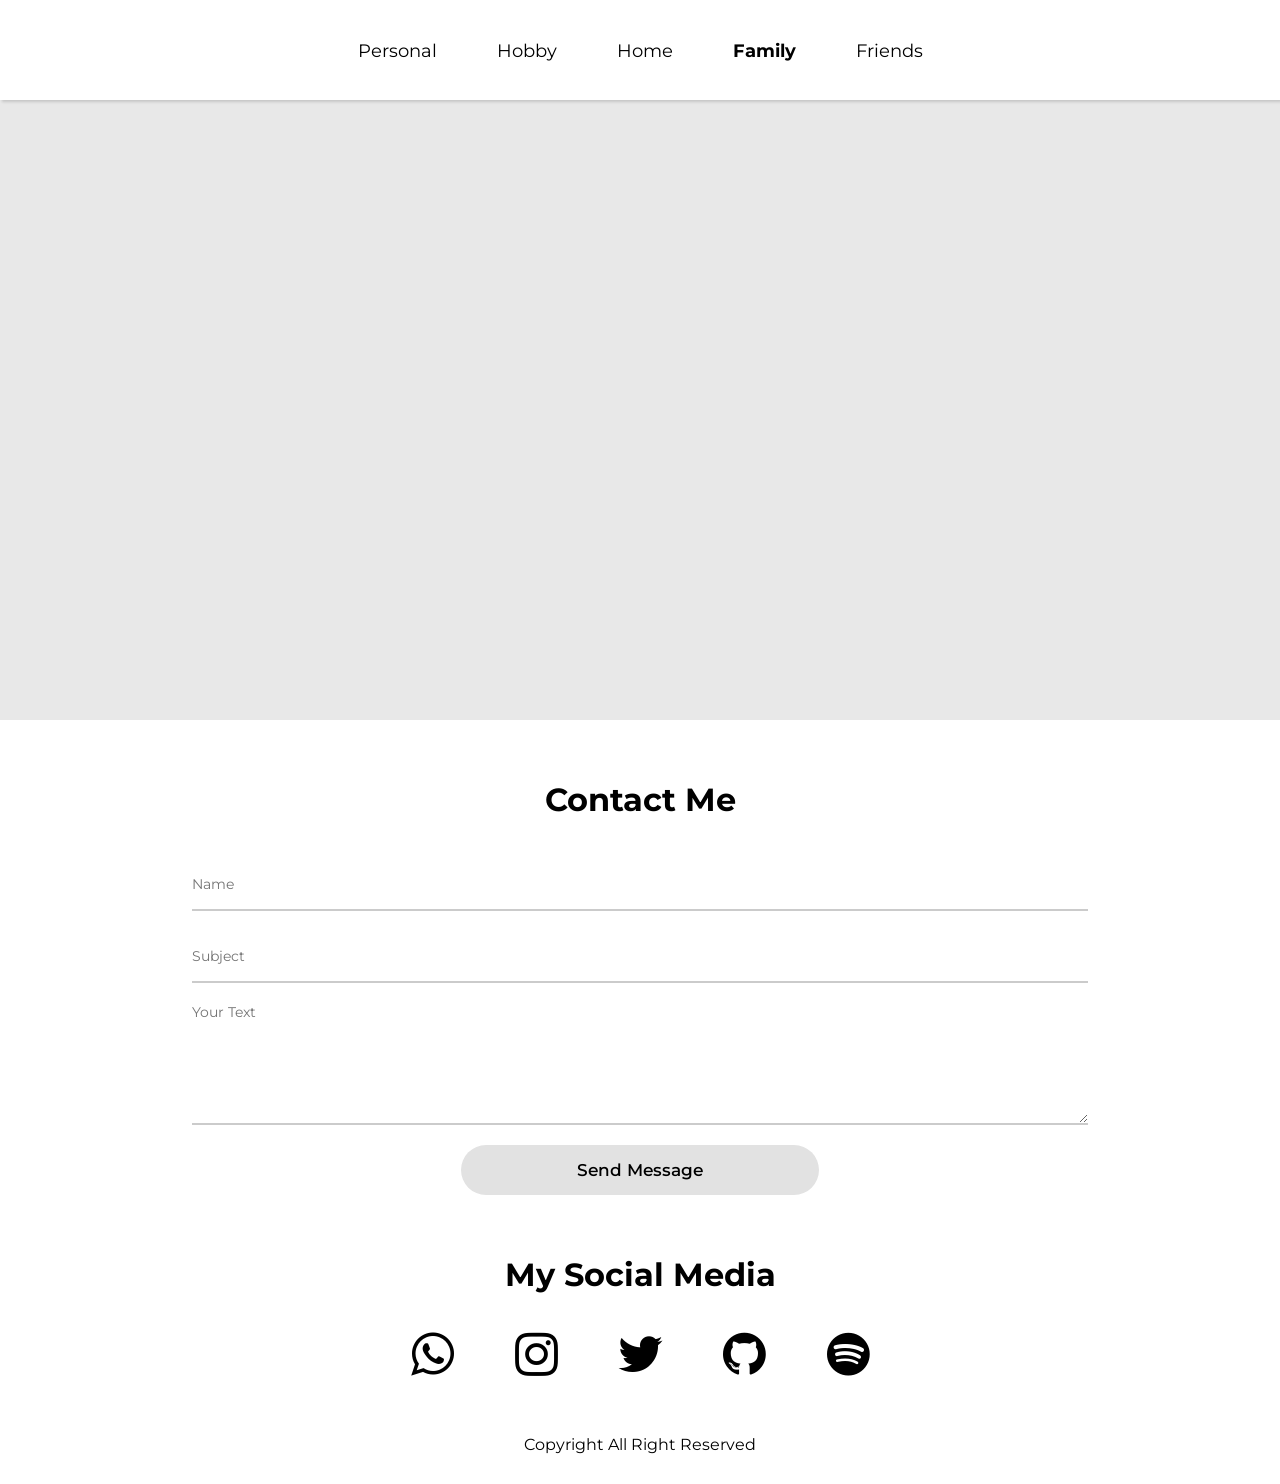
==== family.html @ 05b833a5 "second commit" ====
<!DOCTYPE html>
<html lang="en">
<head>
    <meta charset="UTF-8">
    <meta http-equiv="X-UA-Compatible" content="IE=edge">
    <meta name="viewport" content="width=device-width, initial-scale=1.0">
    <link rel="stylesheet" href="style.css" />
    <link rel="stylesheet" href="https://cdnjs.cloudflare.com/ajax/libs/font-awesome/4.7.0/css/font-awesome.min.css">
    <title>Family - Dzaky Nashshar</title>
</head>
<body>
    <nav id="navbar">
        <a href="personal.html" id="personal">Personal</a>
        <a href="hobby.html" id="hobby">Hobby</a>
        <a href="index.html" id="home">Home</a>
        <a href="family.html" id="family"><b>Family</b></a>
        <a href="friends.html" id="friends">Friends</a>
      </nav>
      <main>

      </main>
      <footer>
        <div id="contact-me">
          <h1>Contact Me</h1>
        </div>
        <form action="#" class="form-parent">
          <input type="text" class="form" name="name" id="name" placeholder="Name">
          <input type="text" class="form" name="subject" id="subject" placeholder="Subject">
          <textarea class="form" id="ftextarea" name="text" id="text" cols="30" rows="10" placeholder="Your Text"></textarea>
          <input id="form-button" type="button" value="Send Message" onclick="sendMsg()">
        </form>
        <div id="social-media">
          <h1>My Social Media</h1>
        </div>
        <div id="sosmed-ico">
          <a href="https://wa.me/6285156029415" target="_blank" class="fa fa-whatsapp"></a>
          <a href="https://instagram.com/_dzaky" target="_blank" class="fa fa-instagram"></a> 
          <a href="https://twitter.com/jek_inthebox" target="_blank" class="fa fa-twitter"></a>
          <a href="https://github.com/dzackiero" target="_blank" class="fa fa-github"></a>
          <a href="https://open.spotify.com/user/idw379rk89nzco86fukcyzc89" target="_blank" class="fa fa-spotify"></a>
        </div>
        <div id="cpr">
          <p>Copyright All Right Reserved</p> 
        </div>
      </footer>
</body>
</html>
---- style.css ----
@import url('https://fonts.googleapis.com/css2?family=Montserrat:wght@500&display=swap');

* {
    padding: 0;
    margin: 0;
}

body {
    margin: 100px 0 0;
    font-family: 'Montserrat', sans-serif;
}

#navbar {
    display: flex;
    background-color: rgb(255, 255, 255);
    justify-content: center;
    align-items: stretch;
    height: 100px;
    position: fixed;
    top: 0;
    width: 100%;
    box-shadow: rgba(0, 0, 0, 0.15) 1.95px 1.95px 2.6px;
}

#navbar a{
    display: block;

    display: flex;
    justify-content: center;
    align-items: center;
    
    background-color: rgb(255, 255, 255);
    text-decoration: none;
    font-size: 1.1em;
    color: black;
    padding: 0 30px;
}

#navbar a:hover {
    font-size: 1.2em;
    background-color: #f0eeee;
}

main {
    padding-top: 10px;
    display: flex;
    justify-content: center;
    align-items: stretch;
    height: 610px;
    background-color: #e8e8e8;
}

main #text-main {
    width: 50%;
    display: flex;
    flex-direction: column;
    justify-content: center;
    align-items: center;

}

#text-main #judul {
    color: black;
    font-size: 1.1em;
}

#text-main #judul a{
    display: flex;
    padding-top: 10px;
    color: black;
}

#text-main #judul a:hover {
    color: rgb(73, 73, 73);

}

main #picture-main {
    width: 50%;
    
    display: flex;
    justify-content: center;
}

#picture-main img{
    width: auto;
    height: 100%;
}

footer {
    padding-top: 60px;
    background-color: #ffffff;
    display: flex;
    flex-direction: column;
    align-items: center;
    width: 100%;
}

footer #contact-me {
    padding-bottom: 40px;
}

footer .form-parent {
    display: flex;
    flex-direction: column;
    align-items: stretch;
    width: 70%;
    padding-bottom: 60px;
}

.form-parent .form {
    font-family: 'Montserrat', sans-serif;
    font-size: 0.9em;
    margin-bottom: 20px;
    height: 50px;
    border: none;
    border-bottom: 2px solid #cbcbcb;
    resize: vertical;
    outline: none;
}

.form-parent #ftextarea {
    height: 120px;
}

.form-parent .form:focus{
    border: none;
    border-bottom: 2px solid #797979;

}

.form-parent #form-button {
    align-self: center;
    font-weight: 550;
    font-size: 1.05em;
    height: 50px;
    width: 40%;
    font-family: 'Montserrat', sans-serif;
    border: none;
    background-color: #e2e2e2;
    
    border-radius: 25px;
}

.form-parent #form-button:hover {
    background-color: #cfcece;
    cursor: pointer;
}



#sosmed-ico {
    display: flex;
    justify-content: space-between;
    padding-bottom: 30px;
}

#social-media {
    padding-bottom: 30px;
}

#sosmed-ico .fa {
    font-size: 50px;
    width: 100px;
    text-align: center;
    text-decoration: none;
    margin: 5px 2px;
    color: black;
  }

#sosmed-ico .fa:hover {
    color: #7d7d7d;
}

footer #cpr {
    display: flex;
    margin-bottom: 30px;
    justify-content: center;
    align-items: flex-end;
    width: 100%;
    height: 40px;
}
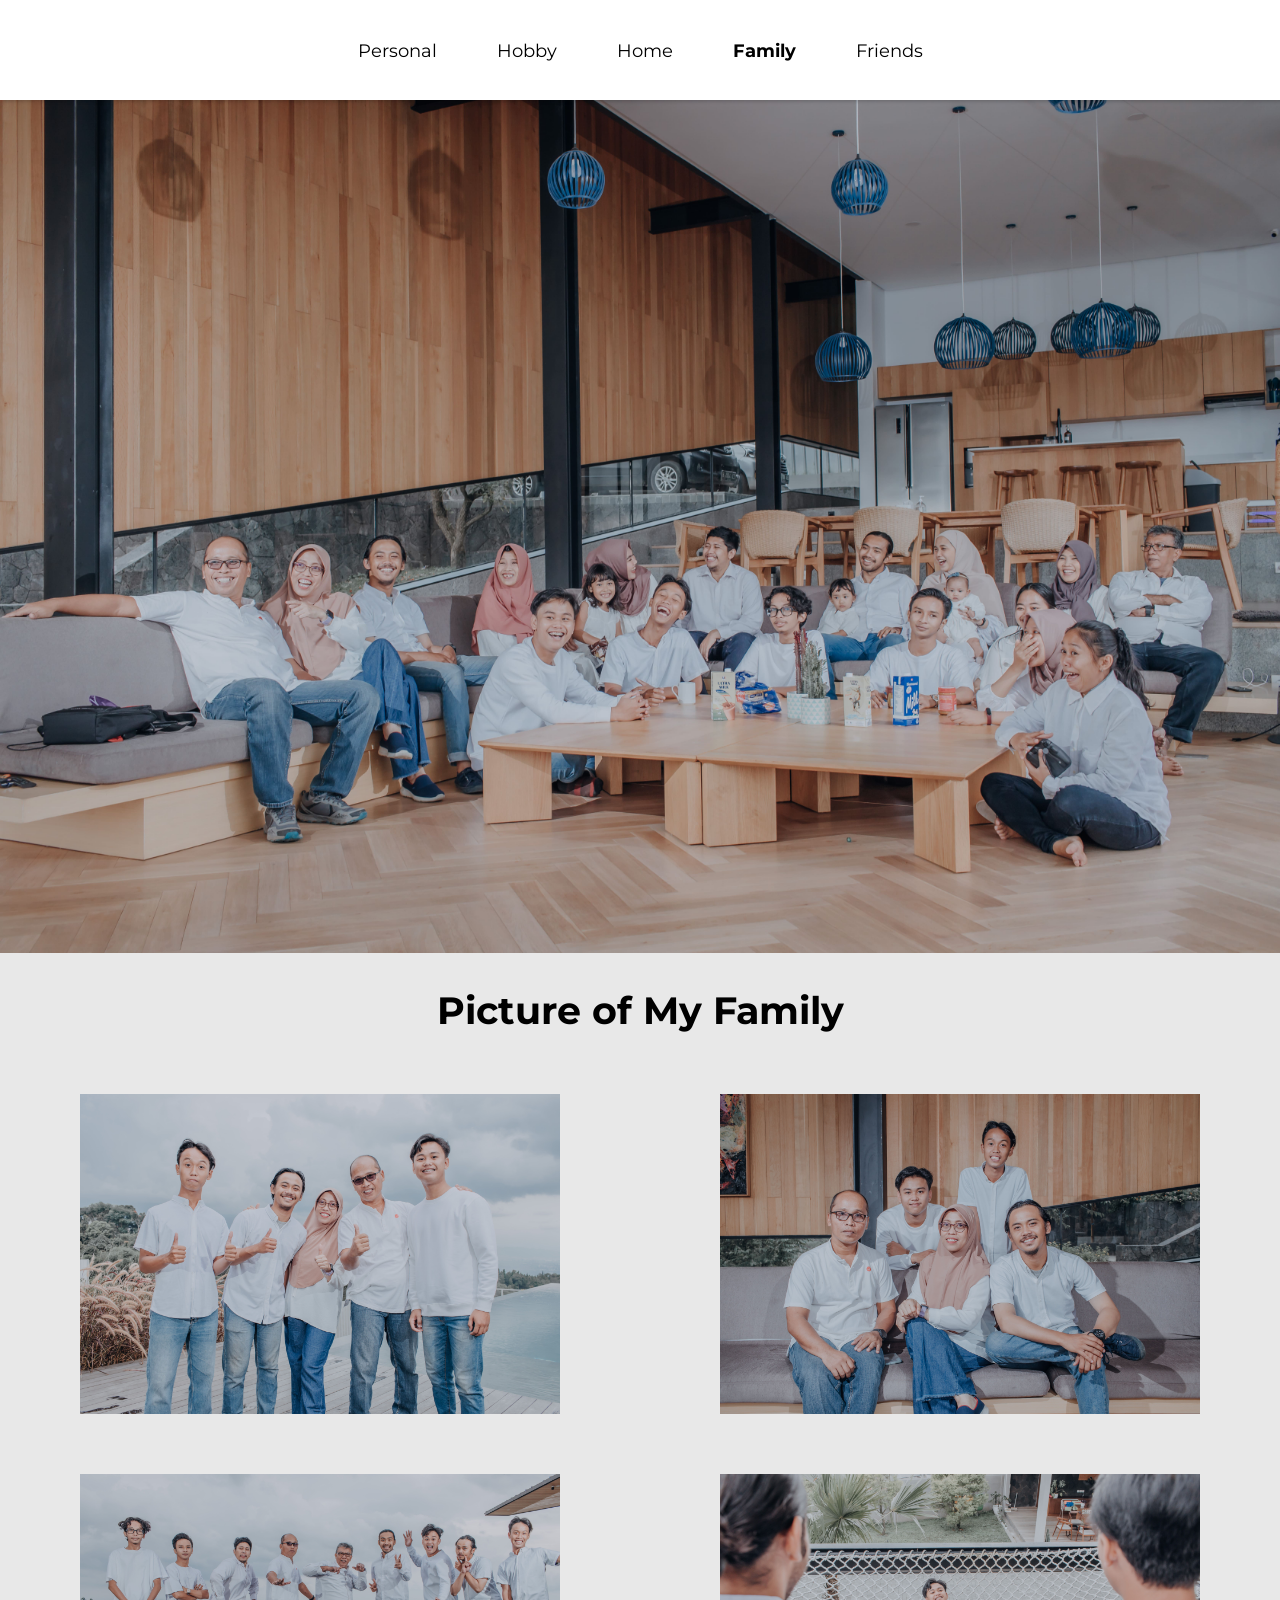
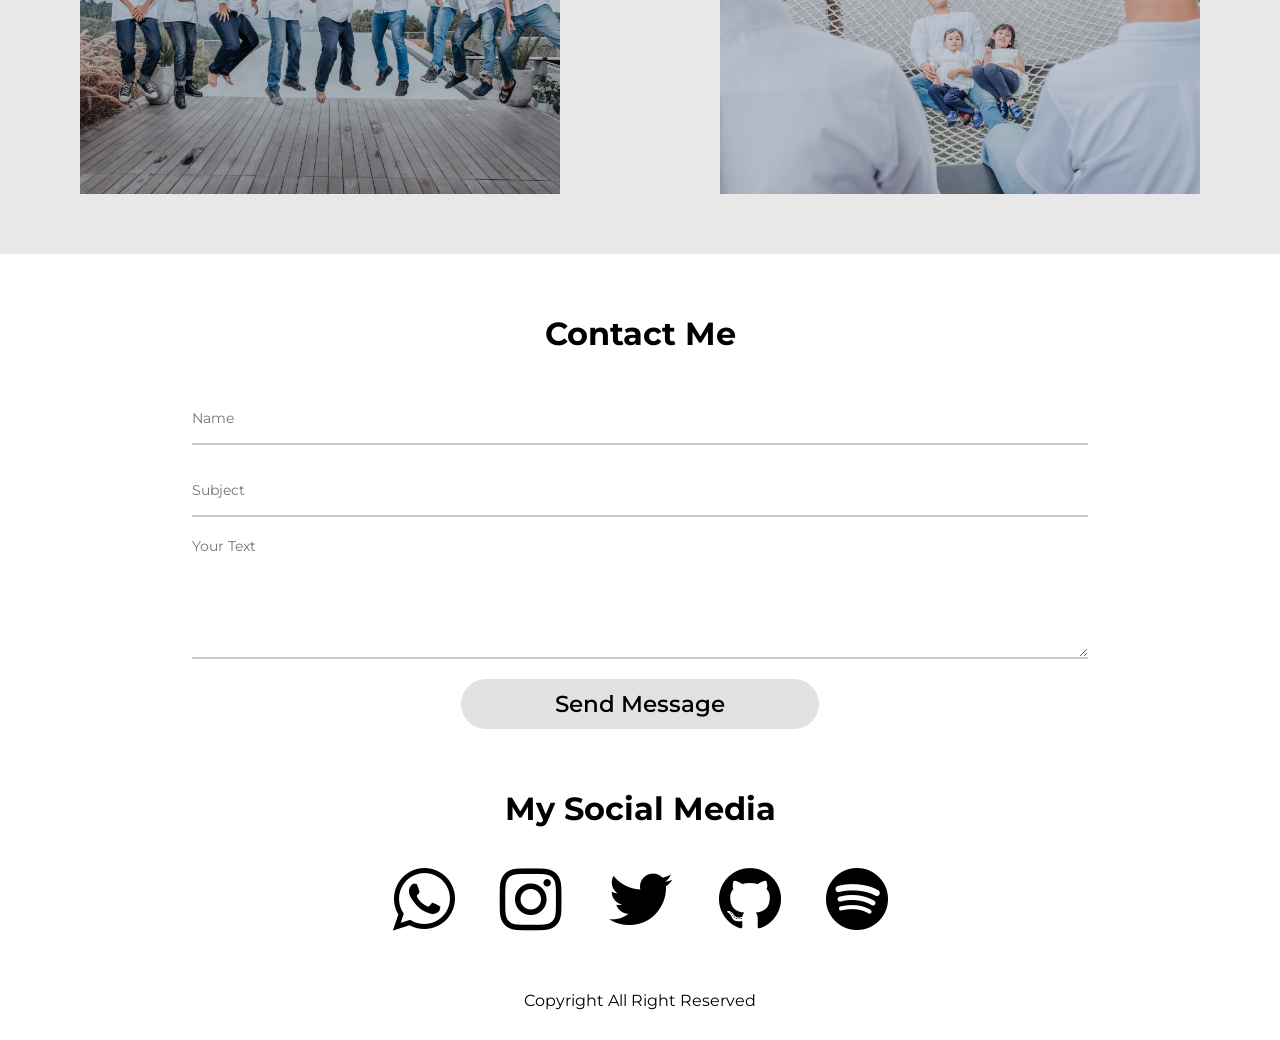
==== commit 18e8af21: "family page" ====
--- a/family.html
+++ b/family.html
@@ -17,7 +17,28 @@
         <a href="friends.html" id="friends">Friends</a>
       </nav>
       <main>
-
+        <div id="family-1">
+            <img src="img/family_full.jpg" alt="keluarga-besar-di-sofa">
+        </div>
+        <div id="family-2">
+          <h1>Picture of My Family</h1>
+        </div>
+        <div id="family-3" class="split">
+          <div>
+            <img src="img/family_jempol.jpg" alt="">
+          </div>
+          <div>
+            <img src="img/family_sofa.jpg" alt="">
+          </div>
+        </div>
+        <div id="family-4" class="split">
+          <div>
+            <img src="img/family_jump.jpg" alt="">
+          </div>
+          <div>
+            <img src="img/dzaky_aisyah.jpg" alt="">
+          </div>
+        </div>
       </main>
       <footer>
         <div id="contact-me">
--- a/style.css
+++ b/style.css
@@ -6,8 +6,8 @@
 }
 
 body {
-    margin: 100px 0 0;
     font-family: 'Montserrat', sans-serif;
+    padding-top: 100px;
 }
 
 #navbar {
@@ -15,20 +15,27 @@
     background-color: rgb(255, 255, 255);
     justify-content: center;
     align-items: stretch;
-    height: 100px;
     position: fixed;
+    animation-name: nav-ani;
+    animation-duration: 0.8s;
+    transform-origin: top;
     top: 0;
     width: 100%;
     box-shadow: rgba(0, 0, 0, 0.15) 1.95px 1.95px 2.6px;
 }
+
+@keyframes nav-ani {
+    from {transform: scale(1,0);}
+    to {transform: scale(1,1);}
+}
+
 
 #navbar a{
     display: block;
-
-    display: flex;
-    justify-content: center;
-    align-items: center;
-    
+    display: flex;
+    justify-content: center;
+    align-items: center;
+    height: 100px;
     background-color: rgb(255, 255, 255);
     text-decoration: none;
     font-size: 1.1em;
@@ -42,12 +49,23 @@
 }
 
 main {
-    padding-top: 10px;
-    display: flex;
-    justify-content: center;
-    align-items: stretch;
-    height: 610px;
+    display: flex;
+    flex-direction: column;
+    justify-content: center;
+    animation-name: ani-main;
+    animation-duration: 1.2s;
+    align-items: center;
     background-color: #e8e8e8;
+}
+
+/* Home Page */
+
+main #home1 {
+    display: flex;
+    overflow: hidden;
+    justify-content: center;
+    width: 100%;
+
 }
 
 main #text-main {
@@ -77,15 +95,308 @@
 
 main #picture-main {
     width: 50%;
+    height: auto;
+    display: flex;
+    flex-direction: column-reverse;
+}
+
+#picture-main img{
+    max-width: fit-content;
+    max-height: 100%;
+}
+
+/* Personal Page */
+
+main #personal-1 {
+    display: flex;
+    justify-content: center;
+    width: 100%;
+    background-color: #d6d6d6;
+}
+
+main #personal-1 #p1-pic {
+    width: 40%;
+    height: auto;
+    display: flex;
+    justify-content: center;
+    align-items: center;
+}
+
+main #personal-1 #p1-pic img{
+    width: 90%;
+    height: auto;
+
+
+}
+
+main #personal-1 #p1-text {
+    display: flex;
+    flex-direction: column;
+    padding: 30px 40px 50px 80px;
+    width: 70%;
+    border-bottom-left-radius: 100px;
+    background-color: #e8e8e8;
+    text-align: justify;
+
+}
+
+main #personal-1 #p1-text .p1-text-isi {
+    margin-bottom: 30px;
+}
+
+/* Hobby Page */
+
+main #hobby-1 {
+    width: 100%;
+    padding-bottom: 30px;
+}
+
+main #hobby-1 #hobby-pic-pc {
+    display: block;
+    max-width: 100%;
+    max-height: 100%;
+}
+
+main #hobby-1 #hobby-pic-mobile {
+    display: none;
+    max-width: 100%;
+    max-height: 100%;
+}
+
+main #hobby-2 {
+    width: 100%;
+    display: flex;
+    flex-direction: column;
+    align-items: center;
+    padding-bottom: 40px;
+}
+
+main #hobby-3 {
+    width: 100%;
+    display: flex;
+    justify-content: space-evenly;
+    padding-bottom: 30px;
+
     
-    display: flex;
-    justify-content: center;
-}
-
-#picture-main img{
+}
+
+main #hobby-3 .hobi {
+    display: flex;
+    flex-direction: column;
+    font-weight: bold;
+    text-align: center;
+    font-size: 1.5em;
+}
+
+main #hobby-3 .hobi svg {
+    height: 100px;
+    padding-bottom: 20px;
     width: auto;
-    height: 100%;
-}
+}
+
+main #hobby-4 {
+    margin-top: 30px;
+    margin-bottom: 30px;
+    display: flex;
+    width: 100%;
+    justify-content: space-evenly;
+}
+
+main #hobby-4 .frame-mobile {
+    display: none;
+}
+
+/* Friends Page */
+
+main #friends-1 {
+    width: 100%;
+}
+
+main #friends-1 img {
+    width: 100%;
+}
+
+main #friends-1 #hobby-mobile {
+    display: none;
+}
+
+/* Family Page */
+
+main #family-1 {
+    width: 100%;
+    height: auto;
+}
+
+main #family-1 img {
+    width: 100%;
+}
+
+main #family-2 {
+    padding: 30px 0 60px 0;
+    font-size: 1.2em;
+}
+
+main .split {
+    display: flex;
+}
+
+main .split div {
+    width: 50%;
+    display: flex;
+    justify-content: center;
+    align-items: center;
+    padding-bottom: 60px;
+}
+
+main .split div img {
+    width: 75%;
+    transition: transform .3s;
+}
+
+main .split div img:hover {
+    transform: scale(1.2);
+}
+
+
+@media only screen and (max-width: 1200px) {
+    main #hobby-4 {
+        flex-direction: column;
+        justify-content: center;
+        align-items: center;
+    }
+}
+
+@media only screen and (max-width: 700px) {
+
+    body {
+        margin-top: 50px;
+    }
+
+    main #home1 {
+        display: flex;
+        overflow: hidden;
+        justify-content: center;
+        width: 100%;
+        height: 620px;
+    }
+
+    /* Home Page */
+    main #picture-main {
+        width: 50%;
+    
+        display: none;
+        justify-content: center;
+    }
+
+    /* Personal Page */
+    main #personal-1 {
+        display: flex;
+        flex-direction: column;
+        justify-content: center;
+        align-items: center;
+        width: 100%;
+        background-color: #d6d6d6;
+    }
+
+    main #personal-1 #p1-pic {
+        padding-top: 20px;
+        width: 100%;
+        height: 50%;
+        display: flex;
+        justify-content: center;
+        background-color: #e8e8e8;
+        border-bottom-left-radius: 50px;
+        border-bottom-right-radius: 50px;
+        align-items: center;
+    }
+
+    main #personal-1 #p1-pic img{
+        width: 80%;
+        height: auto;
+    }
+
+    main #personal-1 #p1-text {
+        height: 100%;
+        border-bottom-left-radius: 100px;
+        background-color: #d6d6d6;
+        text-align: justify;
+        padding: 20px 2px;
+    }
+
+    /* Hobby Page */
+    main #hobby-1 #hobby-pic-mobile {
+        display: block;
+    }
+    main #hobby-1 #hobby-pic-pc {
+        display: none;
+    }
+
+    main #hobby-3 {
+        flex-direction: column;
+    }
+
+    main #hobby-3 * {
+        padding-bottom: 18px;
+    }
+
+    main #hobby-4 .frame-pc {
+        display: none;
+    }
+
+    main #hobby-4 .frame-mobile {
+        margin-bottom: 20px;
+        display: block;
+    }
+
+    /* Friends Page */
+
+    main #friends-1 #hobby-pc {
+        display: none;
+    }
+    
+    main #friends-1 #hobby-mobile {
+        display: block;
+    }
+
+    /* Family Page */
+    main .split {
+        flex-direction: column;
+        justify-content: center;
+        align-items: center;
+    }
+
+    main .split div img {
+        width: 100%;
+    }
+
+    /* Navbar */
+    #navbar {
+        display: flex;
+        flex-direction: column;
+        background-color: rgb(255, 255, 255);
+        justify-content: stretch;
+        align-items: stretch;
+        height: 100px;
+        position: absolute;
+        top: 0;
+        width: 100%;
+        box-shadow: rgba(0, 0, 0, 0.15) 1.95px 1.95px 2.6px;
+    }
+
+    #navbar a{
+        display: block;
+    
+        display: flex;
+        justify-content: center;
+        align-items: center;
+        
+        background-color: rgb(255, 255, 255);
+        text-decoration: none;
+        font-size: 1.1em;
+        color: black;
+        padding: 5px 0px;
+    }
+  }
 
 footer {
     padding-top: 60px;
@@ -132,7 +443,7 @@
 .form-parent #form-button {
     align-self: center;
     font-weight: 550;
-    font-size: 1.05em;
+    font-size: 2.5vmin;
     height: 50px;
     width: 40%;
     font-family: 'Montserrat', sans-serif;
@@ -147,8 +458,6 @@
     cursor: pointer;
 }
 
-
-
 #sosmed-ico {
     display: flex;
     justify-content: space-between;
@@ -160,16 +469,17 @@
 }
 
 #sosmed-ico .fa {
-    font-size: 50px;
-    width: 100px;
+    font-size: 8vmin;
     text-align: center;
     text-decoration: none;
-    margin: 5px 2px;
+    margin: 5px 2.5vmin;
     color: black;
   }
 
 #sosmed-ico .fa:hover {
     color: #7d7d7d;
+    font-size: 11vmin;
+    transition: 0.5s;
 }
 
 footer #cpr {
